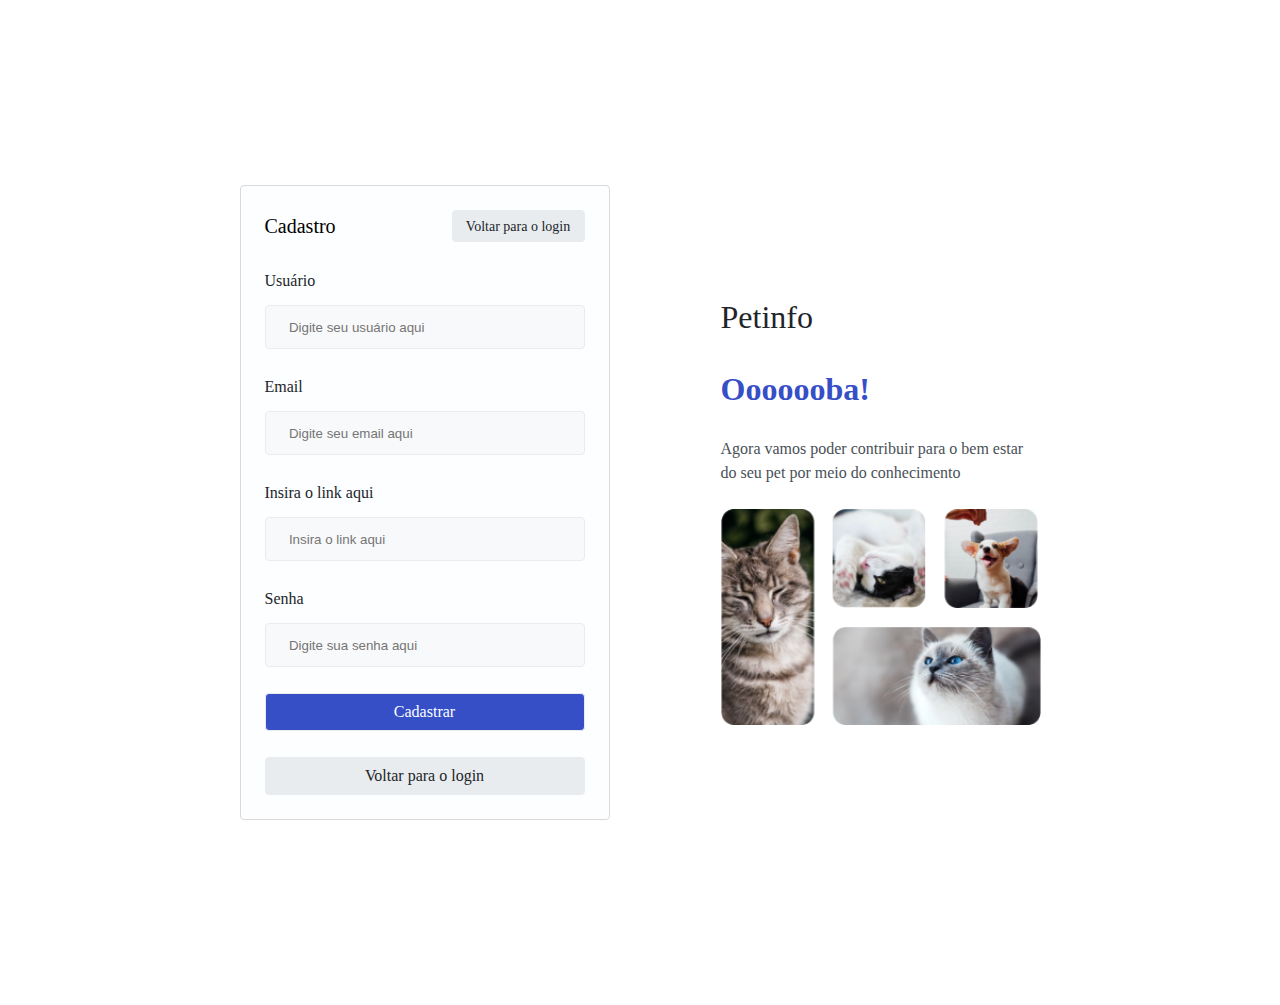
==== index.html @ 1df86773 "Entrega" ====
<!DOCTYPE html>
<html lang="en">
  <head>
    <meta charset="UTF-8" />
    <meta http-equiv="X-UA-Compatible" content="IE=edge" />
    <meta name="viewport" content="width=device-width, initial-scale=1.0" />
    <link rel="stylesheet" href="./styles/globalStyles.css">
    <link rel="stylesheet" href="./styles/inputs.css">
    <link rel="stylesheet" href="./styles/Buttons.css">
    <link rel="stylesheet" href="./pages/cadastro/index.css">
    <title>Document</title>
  </head>
  <body>
    <main>
      
      <div class="alinhaTitulo">
        <h1>Cadastro</h1>
        <button class="btnVoltarLogin">Voltar para o login</button>
      </div>
      <form>
        <h3>Usuário</h3>
        <input type="text" placeholder="  Digite seu usuário aqui" id="username" />
        <h3>Email</h3>
        <input type="text" placeholder="  Digite seu email aqui" id="email" />
        <h3>Insira o link aqui</h3>
        <input
          type="text"
          placeholder="  Insira o link aqui"
          id="avatar"
        />
        <h3>Senha</h3>
        <input type="text" placeholder="  Digite sua senha aqui" id="password" />
        <button class="btnCadastrar">Cadastrar</button>
        <button class="btnPageLogin">Voltar para o login</button>
      </form>

      
    </main>
    <section>
        <h2 class="logo">Petinfo</h2>
        <h2 class="textOba">Ooooooba!</h2>
        <p class="text">Agora vamos poder contribuir para o bem estar do seu pet por meio do conhecimento</p>
        <img src="./assets/img-register.png" alt="">
    </section>
    <script type="module" src="./pages/cadastro/index.js"></script>
  </body>
</html>
---- styles/globalStyles.css ----
* {
  margin: 0;
  padding: 0;
  box-sizing: border-box;
}

:root {
  --brand100: #364fc7;
  --brand200: "hsl(230, 68%, 54%)";
  --gray100: #212529;
  --gray200: "hsl(210, 10%, 23%)";
  --gray300: #495057;
  --gray400: #868E96;
  --gray500: "hsl(210, 11%, 71%)";
  --gray600: #e9ecef;
  --gray700: #F1F3F5;
  --gray800: #f8f9fa;
  --gray900: #fcfeff;
  --alert100: #C73650;
  --alert200: "hsl(349, 69%, 55%)";
  --sucess100: "hsl(162, 88%, 26%)";
}

body {
  font-family: "Inter, sans-serif";
}

.flex{
  display: flex;
}

button {
  cursor: pointer;
}

body {
  display: flex;
  align-items: center;
  margin: 0 auto;
  max-width: 1300px;
  justify-content: center;
}

main {
  display: flex;
  flex-direction: column;
  padding: 24px;
  align-content: center;
  justify-content: center;
  width: 370px;
  height: auto;
  background-color: var(--gray900);
  border: solid 1px #d9d9d9;
  margin: 185px 0;
  border-radius: 4px;
}

form {
  display: flex;
  flex-direction: column;
}

section {
  height: 419px;
  width: 320px;
  border-radius: 12px;
  flex-direction: column;
  display: flex;
  margin-left: 111px;
}

.logo {
  font-family: "IBM Plex Sans";
  font-size: 32px;
  font-weight: 500;
  line-height: 48px;
  color: var(--gray100);
  margin-bottom: 24px;
}

h1 {
  font-family: "IBM Plex Sans";
  font-size: 20px;
  font-weight: 500;
  line-height: 30px;
}

.text {
  font-family: "IBM Plex Sans";
  font-size: 16px;
  font-weight: 400;
  line-height: 24px;
  color: var(--gray300);
  margin-bottom: 24px;
}

h3{
  font-family: "IBM Plex Sans";
  font-size: 16px;
  font-weight: 500;
  line-height: 24px;
 margin-bottom: 12px;
 color: var(--gray100);
}

a{
  text-decoration: none;
}
---- styles/inputs.css ----
input{
    margin-bottom: 26px;
    width: 100%;
    height: 44px;
    border-radius: 4px;
    padding: 0px 16px;
    background-color: var(--gray800);
    border: solid 1px var(--gray600);
}

input:focus{
outline: none;
}

input:hover{
    border: solid 1px var(--gray100);
}
---- styles/Buttons.css ----
.btnCadastrar{
    height: 38px;
    width: 100%;
    border-radius: 4px;
    padding: 0px 16px;
    background-color: var(--brand100);
    color: var(--gray900);
    border: solid 1px var(--gray600);
    margin-bottom: 26px;
    font-family: "IBM Plex Sans";
    font-size: 16px;
    font-weight: 500;
    line-height: 24px;
    
    }
    
    .btnPageLogin{
    height: 38px;
    width: 100%;
    border-radius: 4px;
    padding: 0px 16px;    
    background-color: var(--gray600);
    color: var(--gray100);
    border: solid 1px var(--gray600);
    font-family:" IBM Plex Sans";
    font-size: 16px;
    font-weight: 500;
    line-height: 24px;
    
    }

    
.btnVoltarLogin{
    height: 32px;
    width: 133px;
    border-radius: 4px;
    padding: 0px 8px;
    border: solid 1px var(--gray600);
    background-color: var(--gray600);
    color: var(--gray100);
    font-family: "IBM Plex Sans";
    font-size: 14px;
    font-weight: 500;
    line-height: 21px;
    
    }

    .btnCriar{
        height: 38px;
        width: 152px;
        border-radius: 4px;
        padding: 0px 16px;
        background-color: #364FC7;
        color: var(--gray900);
        border: solid 1px #364FC7;
        font-family: "IBM Plex Sans";
        font-size: 16px;
        font-weight: 500;
        line-height: 24px;
        
        }

        
.btnEdit{
    height: 32px;
    width: 55px;
    border-radius: 4px;
    padding: 0px 8px;
    color: var(--gray100);
    font-family: "IBM Plex Sans";
    font-size: 14px;
    font-weight: 500;
    line-height: 21px;
    background-color:var(--gray600) ;
    border: solid 1px var(--gray600);
    }
    
    .btnExcluir{
    height: 32px;
    width: 60px;
    border-radius: 4px;
    padding: 0px 8px;
    background-color:var(--gray700) ;
    border: solid 1px var(--gray700);
    color: var(--gray400);
    font-family: " IBM Plex Sans";
    font-size: 14px;
    font-weight: 500;
    line-height: 21px;
    margin-left: 10px;
    }
---- pages/cadastro/index.css ----
.alinhaTitulo{
    display: flex;
    justify-content: space-between;
    height: 32px;
    align-items: center;
    margin-bottom: 27px;
}


.textOba{
font-family: "IBM Plex Sans" ;
font-size: 32px;
font-weight: 600;
line-height: 48px;
margin-bottom: 24px; 
color: var(--brand100); 
}
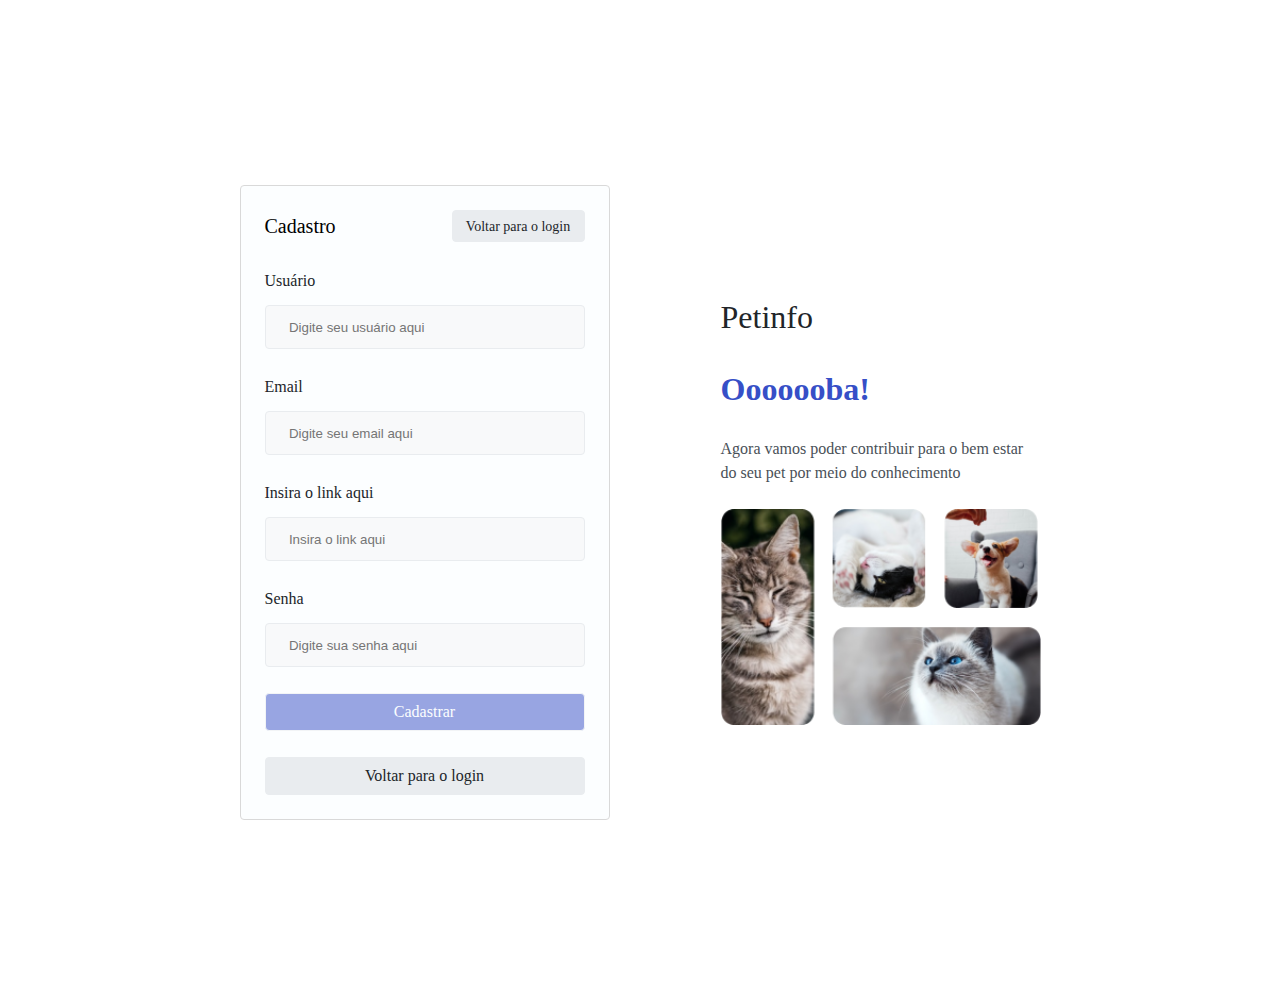
==== commit 7d4d2b6c: "Entrega" ====
--- a/index.html
+++ b/index.html
@@ -7,8 +7,9 @@
     <link rel="stylesheet" href="./styles/globalStyles.css">
     <link rel="stylesheet" href="./styles/inputs.css">
     <link rel="stylesheet" href="./styles/Buttons.css">
+    <link rel="stylesheet" href="./styles/toast.css">
     <link rel="stylesheet" href="./pages/cadastro/index.css">
-    <title>Document</title>
+    <title>Petinfo</title>
   </head>
   <body>
     <main>
@@ -30,7 +31,7 @@
         />
         <h3>Senha</h3>
         <input type="text" placeholder="  Digite sua senha aqui" id="password" />
-        <button class="btnCadastrar">Cadastrar</button>
+        <button  disabled class="btnCadastrar " id="botao"><div id="anime"></div>Cadastrar </button>
         <button class="btnPageLogin">Voltar para o login</button>
       </form>
 
--- a/styles/globalStyles.css
+++ b/styles/globalStyles.css
@@ -106,3 +106,14 @@
 a{
   text-decoration: none;
 }
+
+@keyframes loading {
+
+  0%{
+    transform: rotate(0deg);
+  }
+
+  100%{
+    transform: rotate(360deg);
+  }
+}--- a/styles/Buttons.css
+++ b/styles/Buttons.css
@@ -12,7 +12,30 @@
     font-size: 16px;
     font-weight: 500;
     line-height: 24px;
+    opacity: 50%;
     
+    }
+
+    .animation{
+        width: 35px ;
+        height: 35px;
+        border-radius: 50%;
+        border-color: black var(--gray900) black ;
+        animation: loading 2s infinite;
+        border-top-color: solid  black;
+        border: solid 3px;
+    }
+
+    .containerloading{
+        height: 100%;
+        display: flex;
+        align-items: center;
+        justify-content: center;
+
+    }
+
+    .opacity{
+        opacity: 100%;
     }
     
     .btnPageLogin{
--- a/styles/toast.css
+++ b/styles/toast.css
@@ -0,0 +1,30 @@
+.toast-container {
+    font-family: var(--font-family-1);
+    position: fixed;
+    display: flex;
+    justify-items: flex-start;
+    align-items: center;
+    gap: 10px;
+    width: 300px;
+    padding: 10px;
+    color: var(--grey-1);
+    border-radius: 8px;
+    box-shadow: 0px 4px 4px var(--box-shadow-color);
+    animation: toastIt 4500ms ease-in forwards;
+}
+
+@keyframes toastIt {
+    0%   {right: 110px; bottom:-150px}
+    25%  {right: 110px; bottom:10px}
+    50%  {right: 110px; bottom:10px}
+    100% {right: 110px; bottom:-150px}
+}
+
+.toast-container > img {
+    width: 441px;
+}
+
+.successToast {
+    border: 2px solid var(--sucess);
+    background-color: var(--sucess-bg);
+}
